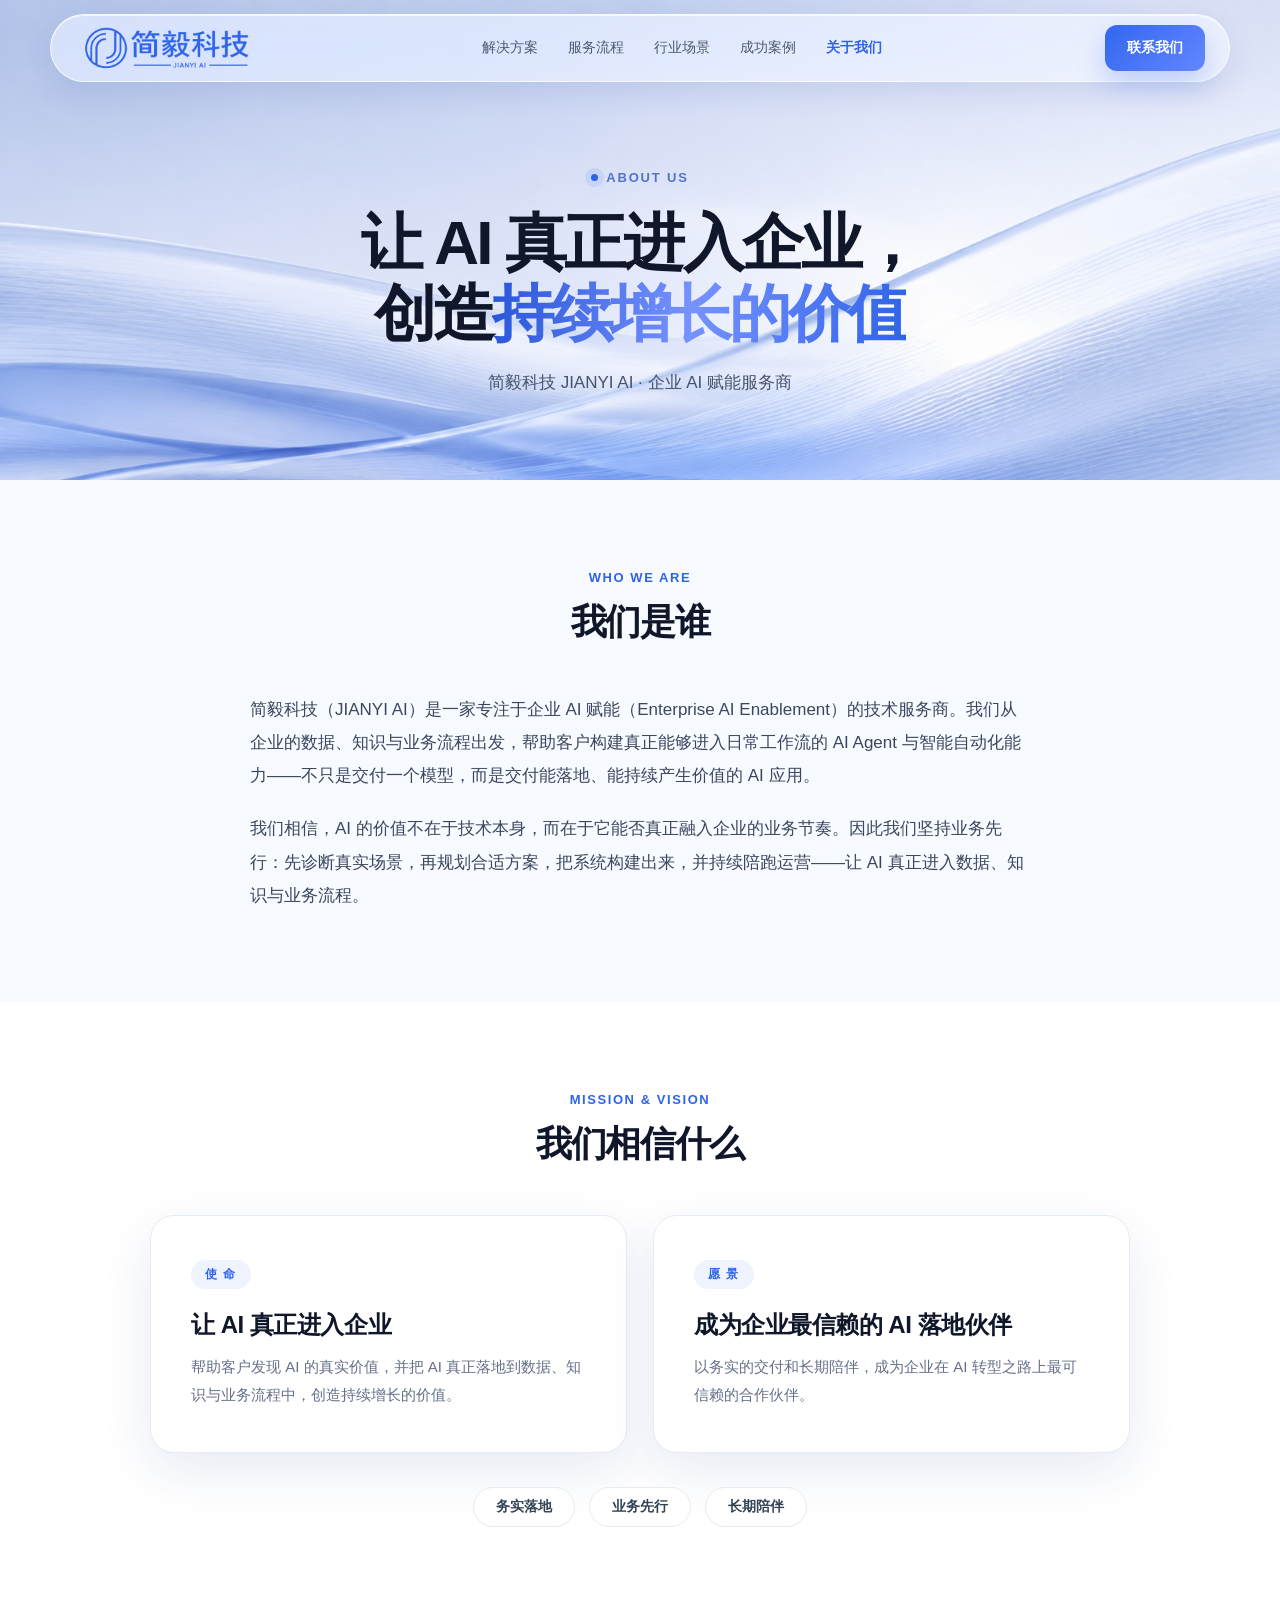
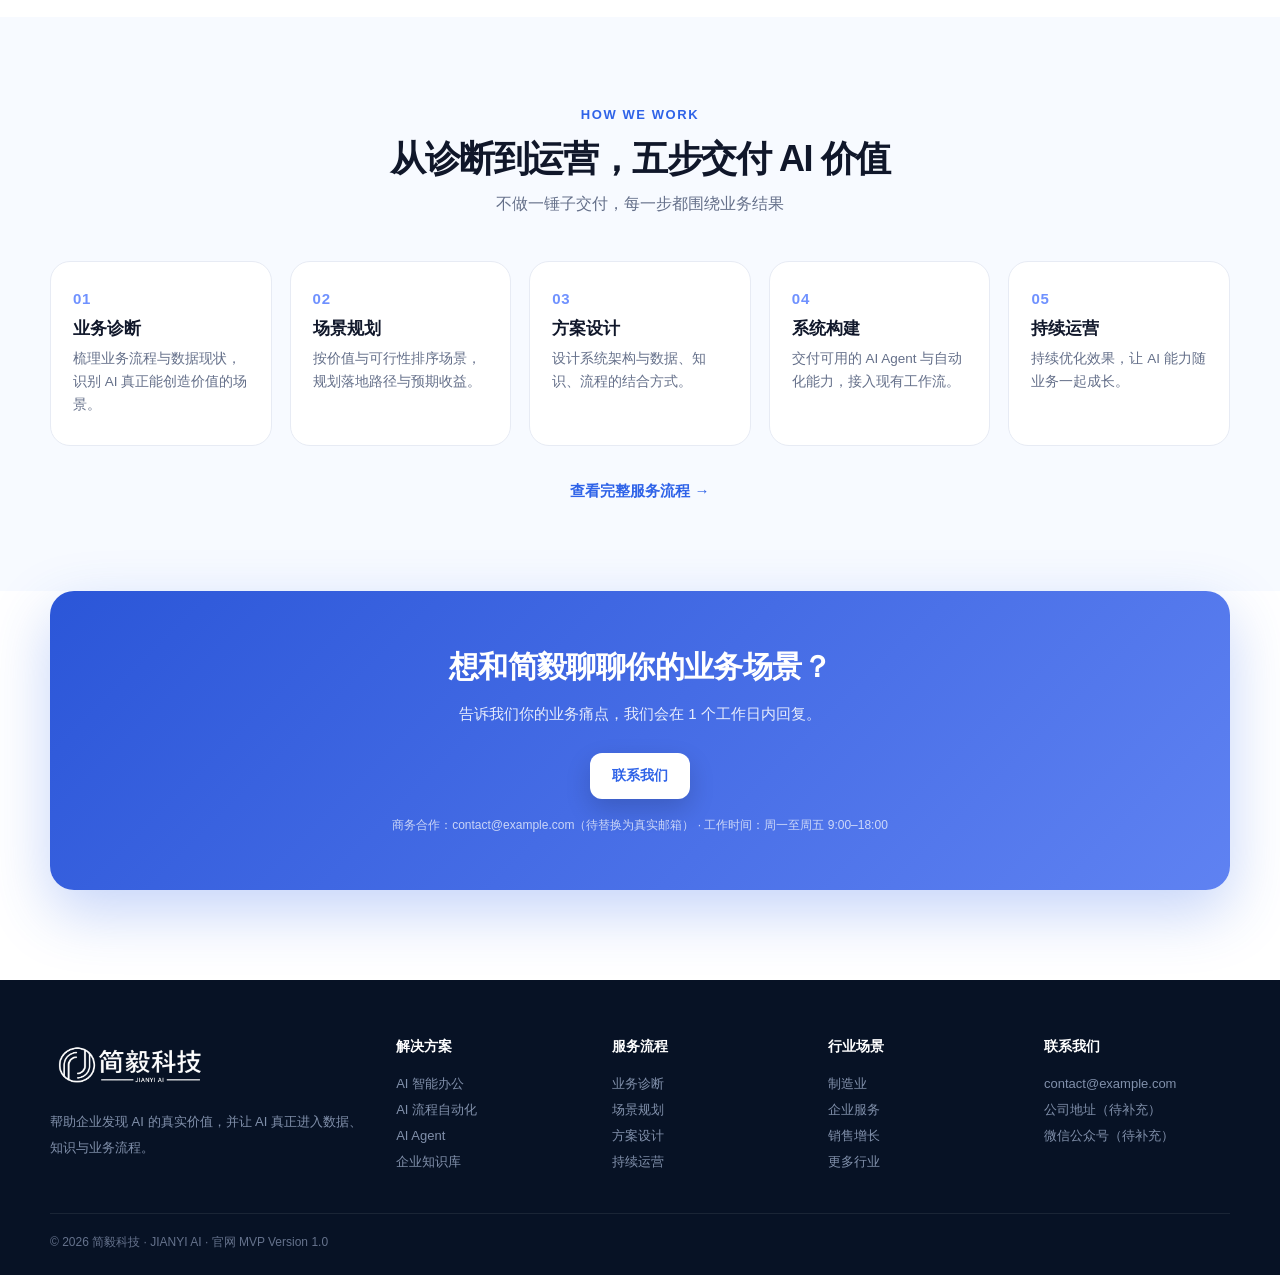
==== about.html @ 644530cc "feat: 新增关于我们子页面 about.html；删除hero白色渐变叠加层修复标题区发白；导航关于我们跳转子页面" ====
<!DOCTYPE html>
<html lang="zh-CN">

<head>
  <meta charset="UTF-8" />
  <meta name="viewport" content="width=device-width, initial-scale=1.0" />
  <meta name="theme-color" content="#f7faff" />
  <title>关于我们｜简毅科技 JIANYI AI</title>
  <style>
    :root {
      --nav-h: 96px;
      --blue: #2f63e8;
      --blue2: #6f91ff;
      --ink: #10172a;
      --muted: #65708a;
      --line: #e7ebf4;
      --bg: #f7faff;
      --hero-bg: #C5CEE5;
      --card: #ffffff;
      --dark: #071226;
      --radius: 24px;
      --shadow: 0 18px 50px rgba(25, 61, 150, .10);
    }

    * { box-sizing: border-box }
    html { scroll-behavior: smooth }
    body {
      margin: 0;
      color: var(--ink);
      background: var(--hero-bg);
      font-family: Inter, -apple-system, BlinkMacSystemFont, "Segoe UI", "PingFang SC", "Microsoft YaHei", sans-serif;
      overflow-x: hidden;
    }
    a { text-decoration: none; color: inherit }
    .container { width: min(1180px, calc(100% - 48px)); margin: auto }

    /* ===== 导航（与首页一致） ===== */
    .nav {
      position: sticky; top: 0; z-index: 50; height: 96px;
      display: flex; align-items: center; justify-content: space-between;
      background: transparent;
    }
    .nav-inner {
      height: 68px; padding: 0 24px;
      border: 1px solid rgba(255, 255, 255, .72); border-radius: 999px;
      background: rgba(255, 255, 255, .48);
      backdrop-filter: blur(22px) saturate(160%);
      -webkit-backdrop-filter: blur(22px) saturate(160%);
      box-shadow: 0 10px 30px rgba(25, 61, 150, .1), inset 0 1px 0 rgba(255, 255, 255, .72);
    }
    .brand { display: block; isolation: relative; position: relative }
    .brand img { width: 184px; height: auto; display: block; opacity: 0 }
    .brand:after {
      content: ""; position: absolute; inset: 0; z-index: -1; background: var(--blue);
      -webkit-mask-image: var(--brand-mask); mask-image: var(--brand-mask);
      -webkit-mask-repeat: no-repeat; mask-repeat: no-repeat;
      -webkit-mask-size: 100% 100%; mask-size: 100% 100%;
    }
    .nav-links { display: flex; gap: 30px; font-size: 14px; color: #4d5870; align-items: center }
    .nav-links a { position: relative; padding: 28px 0 }
    .nav-links a:hover { color: var(--blue) }
    .nav-links a.active { color: var(--blue); font-weight: 700 }

    .btn {
      border: 0; border-radius: 12px; padding: 14px 22px; font-weight: 700;
      cursor: pointer; transition: .28s ease; font-size: 14px; display: inline-block;
    }
    .btn-primary { color: #fff; background: linear-gradient(135deg, #3267ef, #6386ff); box-shadow: 0 12px 28px rgba(47, 99, 232, .25) }
    .btn-primary:hover { transform: translateY(-2px); box-shadow: 0 16px 32px rgba(47, 99, 232, .32) }

    /* ===== 关于页头图 ===== */
    .about-scene {
      margin-top: calc(-1 * var(--nav-h));
      padding-top: var(--nav-h);
      background: url("heroLKV主图.png") center top / cover no-repeat;
      min-height: 480px;
      display: flex; align-items: center;
    }
    .about-hero { text-align: center; padding: 70px 0 80px }
    .eyebrow {
      display: inline-flex; gap: 8px; align-items: center;
      color: #5274c8; font-size: 13px; font-weight: 700; letter-spacing: .14em; margin-bottom: 22px;
    }
    .eyebrow:before {
      content: ""; width: 7px; height: 7px; border-radius: 50%;
      background: var(--blue); box-shadow: 0 0 0 6px rgba(47, 99, 232, .1);
    }
    .about-hero h1 {
      font-size: clamp(38px, 5vw, 62px); line-height: 1.15; letter-spacing: -.045em;
      margin: 0 0 18px;
    }
    .gradient {
      background: linear-gradient(95deg, #2855d8, #7692ff 48%, #2f63e8);
      -webkit-background-clip: text; background-clip: text; color: transparent;
    }
    .about-hero p {
      font-size: 17px; line-height: 1.9; color: #46536e; margin: 0;
    }

    /* ===== 板块通用 ===== */
    .section { padding: 90px 0; background: var(--bg) }
    .section.alt { background: #fff }
    .section-head { text-align: center; margin-bottom: 46px }
    .section-head .kicker { font-size: 13px; font-weight: 800; color: var(--blue); letter-spacing: .12em }
    .section-head h2 { font-size: 36px; letter-spacing: -.04em; margin: 13px 0 10px }
    .section-head p { color: var(--muted); margin: 0 }

    /* 我们是谁 */
    .who-text { max-width: 780px; margin: auto; font-size: 17px; line-height: 1.95; color: #3c465e; }
    .who-text p { margin: 0 0 20px }
    .who-text p:last-child { margin-bottom: 0 }

    /* 使命愿景卡片 */
    .mv-grid { display: grid; grid-template-columns: 1fr 1fr; gap: 26px; max-width: 980px; margin: auto }
    .mv-card {
      background: var(--card); border: 1px solid var(--line); border-radius: var(--radius);
      padding: 44px 40px; box-shadow: var(--shadow);
    }
    .mv-card .tag {
      display: inline-block; font-size: 12px; font-weight: 800; letter-spacing: .12em;
      color: var(--blue); background: rgba(47, 99, 232, .08);
      padding: 6px 14px; border-radius: 999px; margin-bottom: 20px;
    }
    .mv-card h3 { font-size: 24px; margin: 0 0 12px; letter-spacing: -.02em }
    .mv-card p { margin: 0; color: var(--muted); font-size: 15px; line-height: 1.85 }
    .values { display: flex; justify-content: center; gap: 14px; flex-wrap: wrap; margin-top: 34px }
    .value-chip {
      padding: 10px 22px; border-radius: 999px; font-size: 14px; font-weight: 600;
      color: #345; background: #fff; border: 1px solid var(--line);
    }

    /* 五步法 */
    .steps { display: grid; grid-template-columns: repeat(5, 1fr); gap: 18px }
    .step {
      background: #fff; border: 1px solid var(--line); border-radius: 20px; padding: 28px 22px;
    }
    .step .num {
      font-size: 15px; font-weight: 800; color: var(--blue2); letter-spacing: .05em;
    }
    .step .name { font-size: 17px; font-weight: 700; margin: 10px 0 8px }
    .step .desc { font-size: 13.5px; color: var(--muted); line-height: 1.7; margin: 0 }
    .steps-more { text-align: center; margin-top: 36px }
    .link-more { color: var(--blue); font-weight: 700; font-size: 15px }
    .link-more:hover { text-decoration: underline }

    /* 联系我们条 */
    .contact-strip {
      background: linear-gradient(135deg, #2b56d8, #5f82f2);
      border-radius: var(--radius); padding: 56px 40px; text-align: center; color: #fff;
      box-shadow: 0 22px 60px rgba(47, 99, 232, .28);
    }
    .contact-strip h2 { font-size: 30px; margin: 0 0 12px; letter-spacing: -.02em }
    .contact-strip p { margin: 0 0 26px; color: rgba(255, 255, 255, .88); font-size: 15px; line-height: 1.8 }
    .contact-strip .btn-primary {
      background: #fff; color: var(--blue); box-shadow: 0 10px 26px rgba(0, 0, 0, .16);
    }
    .contact-strip .note { font-size: 12px; color: rgba(255, 255, 255, .72); margin-top: 18px }

    /* reveal 动画 */
    .reveal { opacity: 0; transform: translateY(26px); transition: opacity .8s cubic-bezier(.2, .8, .2, 1), transform .8s cubic-bezier(.2, .8, .2, 1) }
    .reveal.show { opacity: 1; transform: none }

    /* ===== 页脚（与首页一致） ===== */
    .footer { background: #071225; color: #fff; padding: 58px 0 24px }
    .footer-grid { display: grid; grid-template-columns: 1.7fr repeat(4, 1fr); gap: 30px }
    .footer h4 { margin: 0 0 15px; font-size: 14px }
    .footer a, .footer p { display: block; color: #8190ab; font-size: 13px; line-height: 2; margin: 0 }
    .footer a:hover { color: #cdd7ea }
    .footer .brand img { filter: brightness(0) invert(1); width: 160px; margin-bottom: 18px; opacity: 1 }
    .copyright { border-top: 1px solid rgba(255, 255, 255, .08); margin-top: 38px; padding-top: 20px; color: #65728c; font-size: 12px }

    /* ===== 响应式 ===== */
    @media(max-width:900px) {
      .nav-links { display: none }
      .mv-grid { grid-template-columns: 1fr }
      .steps { grid-template-columns: 1fr 1fr }
      .footer-grid { grid-template-columns: 1fr 1fr }
    }
    @media(max-width:560px) {
      :root { --nav-h: 64px }
      .nav { height: 64px }
      .nav-inner { height: 58px; padding: 0 16px }
      .brand img { width: 140px }
      .steps { grid-template-columns: 1fr }
      .footer-grid { grid-template-columns: 1fr }
      .section { padding: 64px 0 }
    }
  </style>
</head>

<body>
  <header class="nav">
    <div class="container nav-inner" style="display:flex;align-items:center;justify-content:space-between;">
      <a class="brand" href="index%20(2).html"><img src="[data-uri]" alt="简毅科技"></a>
      <nav class="nav-links">
        <a href="index%20(2).html#solutions">解决方案</a><a href="index%20(2).html#process">服务流程</a><a
          href="index%20(2).html#industries">行业场景</a><a href="index%20(2).html#cases">成功案例</a><a
          href="about.html" class="active">关于我们</a>
      </nav>
      <a class="btn btn-primary" href="index%20(2).html#contact">联系我们</a>
    </div>
  </header>

  <main>
    <!-- 头图 -->
    <div class="about-scene">
      <section class="about-hero container">
        <div class="reveal">
          <div class="eyebrow">ABOUT US</div>
          <h1>让 AI 真正进入企业，<br>创造<span class="gradient">持续增长的价值</span></h1>
          <p>简毅科技 JIANYI AI · 企业 AI 赋能服务商</p>
        </div>
      </section>
    </div>

    <!-- 我们是谁 -->
    <section class="section">
      <div class="container">
        <div class="section-head reveal">
          <div class="kicker">WHO WE ARE</div>
          <h2>我们是谁</h2>
        </div>
        <div class="who-text reveal">
          <p>简毅科技（JIANYI AI）是一家专注于企业 AI 赋能（Enterprise AI Enablement）的技术服务商。我们从企业的数据、知识与业务流程出发，帮助客户构建真正能够进入日常工作流的 AI Agent 与智能自动化能力——不只是交付一个模型，而是交付能落地、能持续产生价值的 AI 应用。</p>
          <p>我们相信，AI 的价值不在于技术本身，而在于它能否真正融入企业的业务节奏。因此我们坚持业务先行：先诊断真实场景，再规划合适方案，把系统构建出来，并持续陪跑运营——让 AI 真正进入数据、知识与业务流程。</p>
        </div>
      </div>
    </section>

    <!-- 使命与愿景 -->
    <section class="section alt">
      <div class="container">
        <div class="section-head reveal">
          <div class="kicker">MISSION &amp; VISION</div>
          <h2>我们相信什么</h2>
        </div>
        <div class="mv-grid">
          <div class="mv-card reveal">
            <span class="tag">使 命</span>
            <h3>让 AI 真正进入企业</h3>
            <p>帮助客户发现 AI 的真实价值，并把 AI 真正落地到数据、知识与业务流程中，创造持续增长的价值。</p>
          </div>
          <div class="mv-card reveal" style="transition-delay:.12s">
            <span class="tag">愿 景</span>
            <h3>成为企业最信赖的 AI 落地伙伴</h3>
            <p>以务实的交付和长期陪伴，成为企业在 AI 转型之路上最可信赖的合作伙伴。</p>
          </div>
        </div>
        <div class="values reveal">
          <span class="value-chip">务实落地</span>
          <span class="value-chip">业务先行</span>
          <span class="value-chip">长期陪伴</span>
        </div>
      </div>
    </section>

    <!-- 我们怎么帮客户 -->
    <section class="section">
      <div class="container">
        <div class="section-head reveal">
          <div class="kicker">HOW WE WORK</div>
          <h2>从诊断到运营，五步交付 AI 价值</h2>
          <p>不做一锤子交付，每一步都围绕业务结果</p>
        </div>
        <div class="steps">
          <div class="step reveal"><div class="num">01</div><div class="name">业务诊断</div><p class="desc">梳理业务流程与数据现状，识别 AI 真正能创造价值的场景。</p></div>
          <div class="step reveal" style="transition-delay:.06s"><div class="num">02</div><div class="name">场景规划</div><p class="desc">按价值与可行性排序场景，规划落地路径与预期收益。</p></div>
          <div class="step reveal" style="transition-delay:.12s"><div class="num">03</div><div class="name">方案设计</div><p class="desc">设计系统架构与数据、知识、流程的结合方式。</p></div>
          <div class="step reveal" style="transition-delay:.18s"><div class="num">04</div><div class="name">系统构建</div><p class="desc">交付可用的 AI Agent 与自动化能力，接入现有工作流。</p></div>
          <div class="step reveal" style="transition-delay:.24s"><div class="num">05</div><div class="name">持续运营</div><p class="desc">持续优化效果，让 AI 能力随业务一起成长。</p></div>
        </div>
        <div class="steps-more reveal">
          <a class="link-more" href="index%20(2).html#process">查看完整服务流程 →</a>
        </div>
      </div>
    </section>

    <!-- 联系我们 -->
    <section class="section alt" style="padding-top:0">
      <div class="container">
        <div class="contact-strip reveal">
          <h2>想和简毅聊聊你的业务场景？</h2>
          <p>告诉我们你的业务痛点，我们会在 1 个工作日内回复。</p>
          <a class="btn btn-primary" href="mailto:contact@example.com">联系我们</a>
          <div class="note">商务合作：contact@example.com（待替换为真实邮箱） · 工作时间：周一至周五 9:00–18:00</div>
        </div>
      </div>
    </section>
  </main>

  <footer class="footer">
    <div class="container">
      <div class="footer-grid">
        <div>
          <a class="brand" href="index%20(2).html"><img src="logo.png" alt="简毅科技"></a>
          <p>帮助企业发现 AI 的真实价值，并让 AI 真正进入数据、知识与业务流程。</p>
        </div>
        <div>
          <h4>解决方案</h4><a href="index%20(2).html#solutions">AI 智能办公</a><a href="index%20(2).html#solutions">AI 流程自动化</a><a
            href="index%20(2).html#solutions">AI Agent</a><a href="index%20(2).html#solutions">企业知识库</a>
        </div>
        <div>
          <h4>服务流程</h4><a href="index%20(2).html#process">业务诊断</a><a href="index%20(2).html#process">场景规划</a><a
            href="index%20(2).html#process">方案设计</a><a href="index%20(2).html#process">持续运营</a>
        </div>
        <div>
          <h4>行业场景</h4><a href="index%20(2).html#industries">制造业</a><a href="index%20(2).html#industries">企业服务</a><a
            href="index%20(2).html#industries">销售增长</a><a href="index%20(2).html#industries">更多行业</a>
        </div>
        <div>
          <h4>联系我们</h4><a href="mailto:contact@example.com">contact@example.com</a><a href="#">公司地址（待补充）</a><a
            href="#">微信公众号（待补充）</a>
        </div>
      </div>
      <div class="copyright">© 2026 简毅科技 · JIANYI AI · 官网 MVP Version 1.0</div>
    </div>
  </footer>

  <script>
    const observer = new IntersectionObserver(entries => entries.forEach(e => { if (e.isIntersecting) e.target.classList.add('show') }), { threshold: .12 });
    document.querySelectorAll('.reveal').forEach(el => observer.observe(el));

    document.querySelectorAll('.brand img').forEach(img => {
      img.parentElement.style.setProperty('--brand-mask', `url("${img.currentSrc || img.src}")`);
    });
  </script>
</body>

</html>
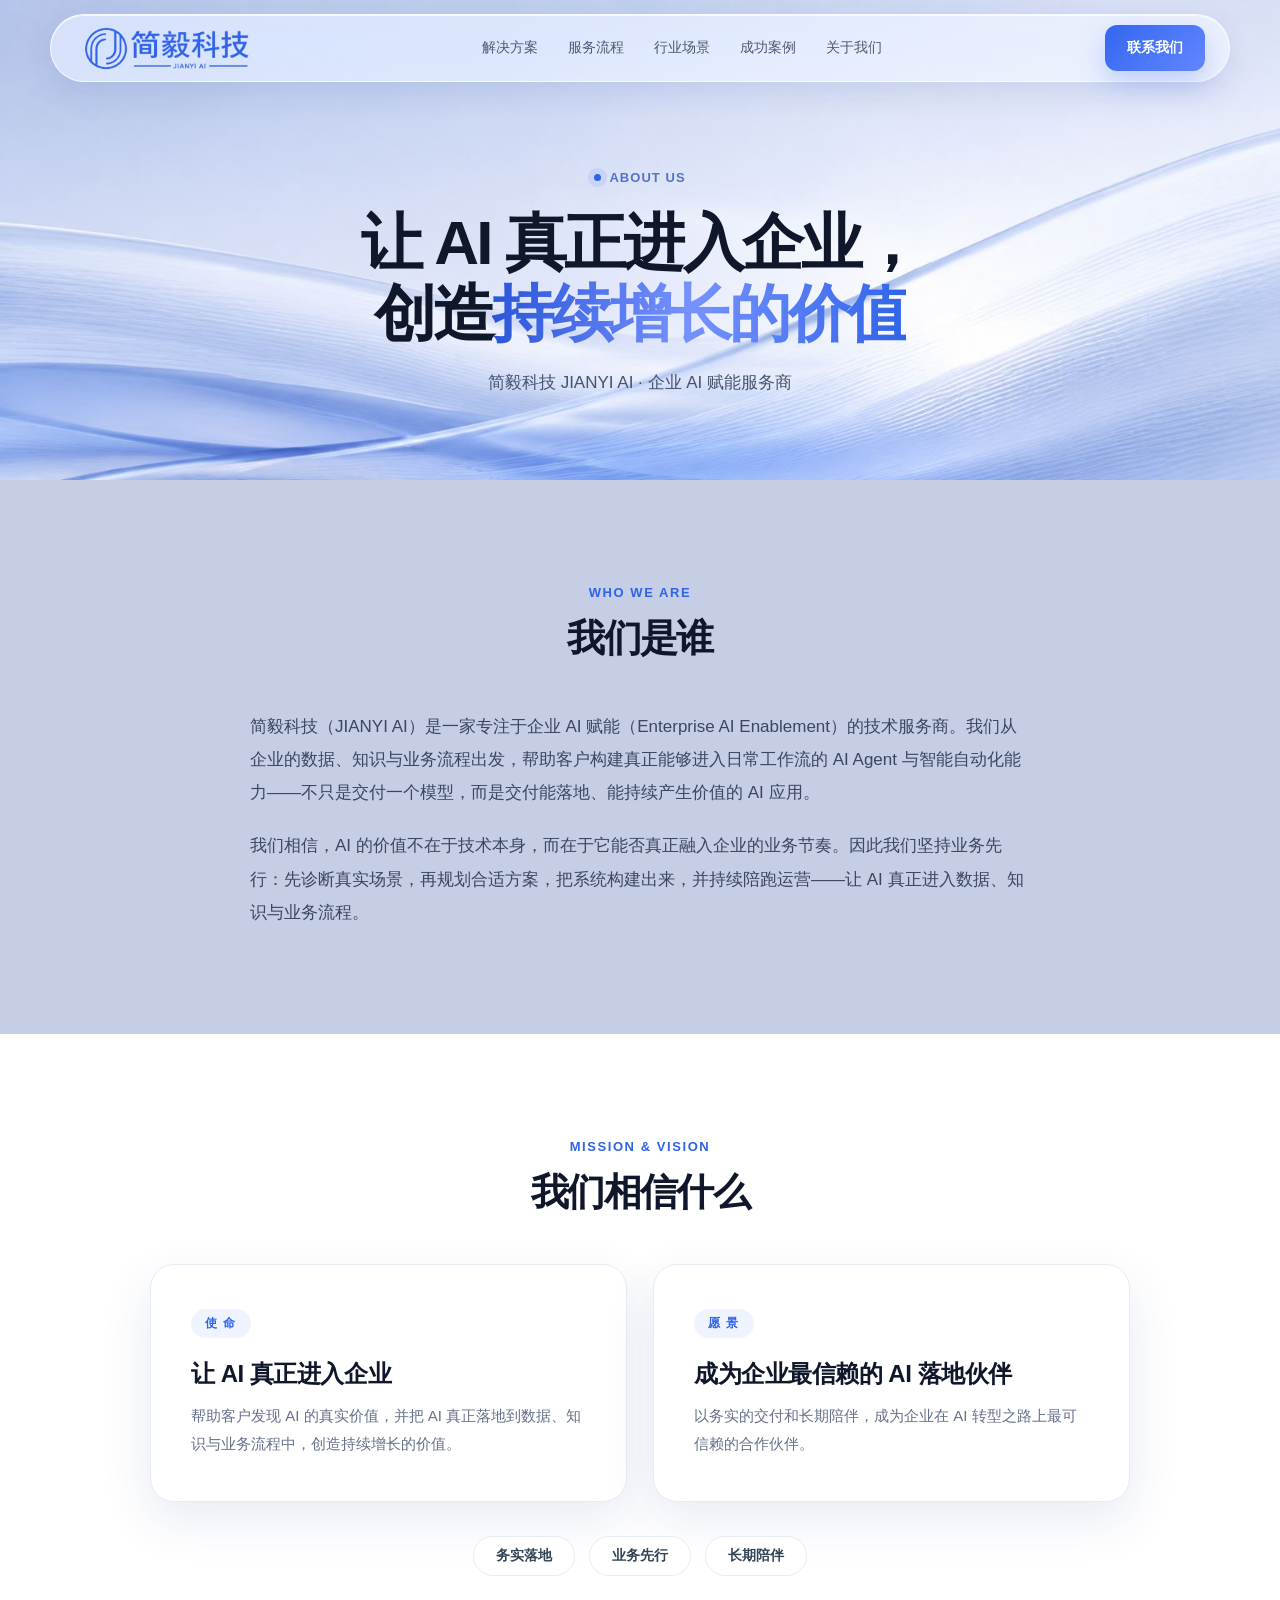
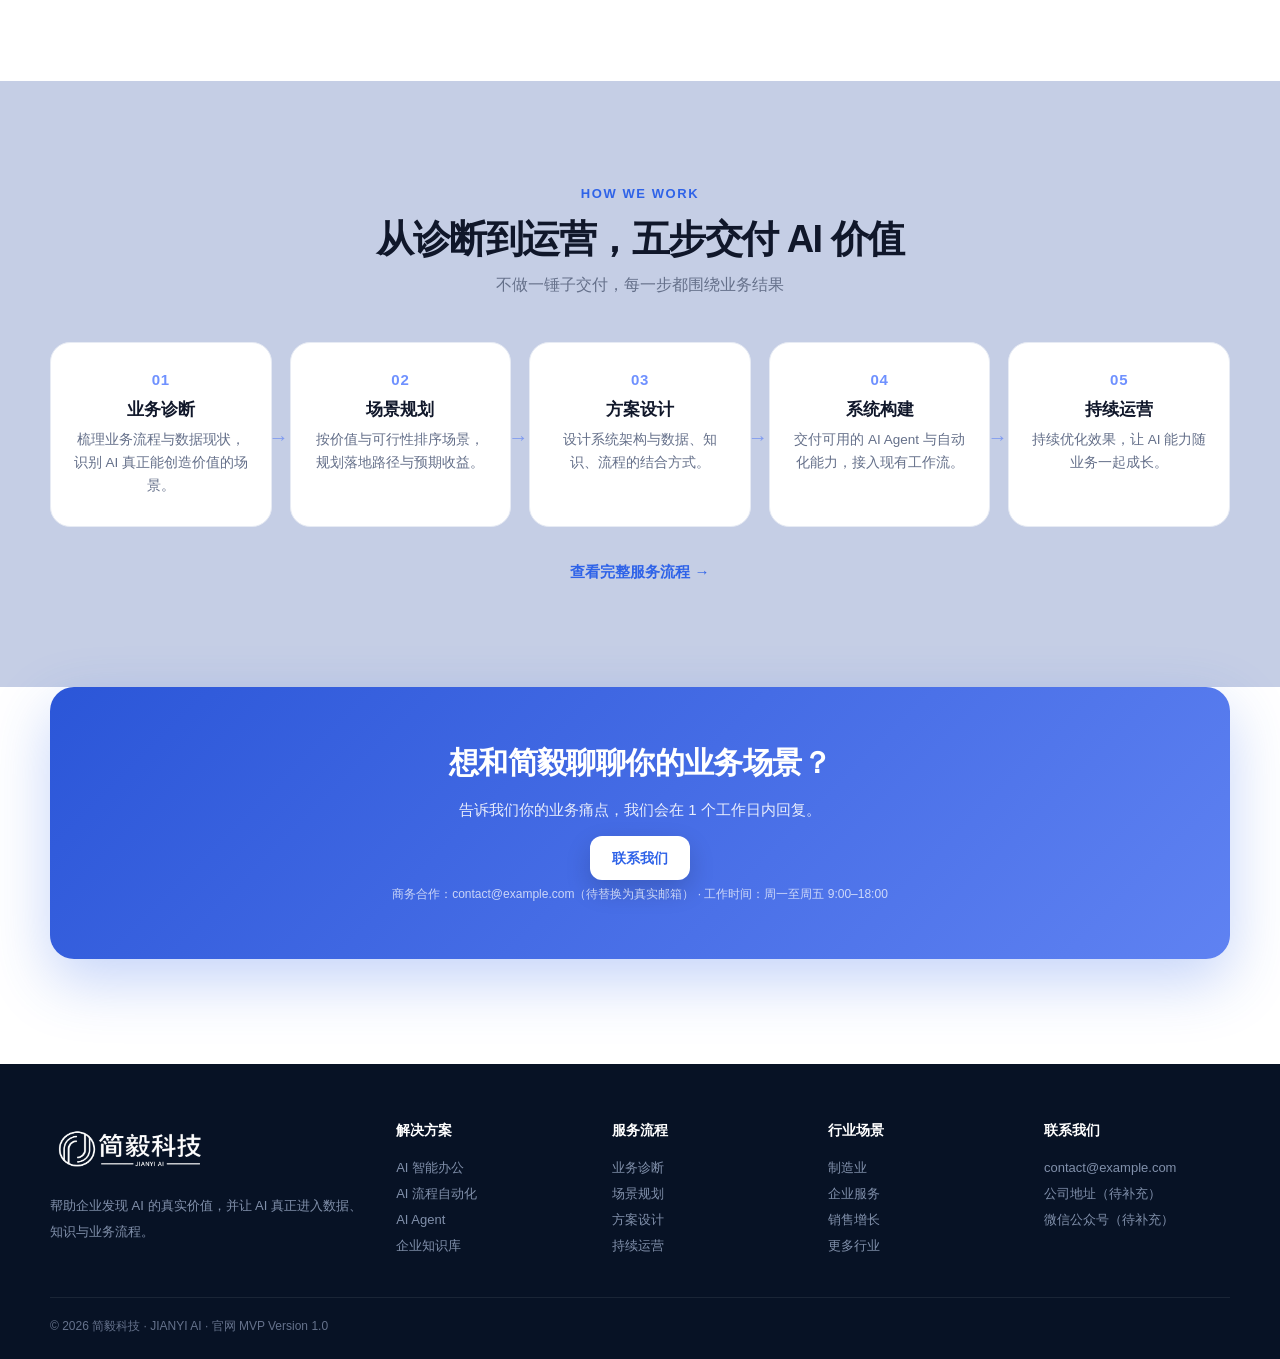
==== commit 77e9ddc3: "refactor: 正式版阶段1-拆分公共style.css/main.js、logo与图片外置并压缩、新增SEO meta与favicon、入口归一为index.html" ====
--- a/about.html
+++ b/about.html
@@ -6,198 +6,24 @@
   <meta name="viewport" content="width=device-width, initial-scale=1.0" />
   <meta name="theme-color" content="#f7faff" />
   <title>关于我们｜简毅科技 JIANYI AI</title>
-  <style>
-    :root {
-      --nav-h: 96px;
-      --blue: #2f63e8;
-      --blue2: #6f91ff;
-      --ink: #10172a;
-      --muted: #65708a;
-      --line: #e7ebf4;
-      --bg: #f7faff;
-      --hero-bg: #C5CEE5;
-      --card: #ffffff;
-      --dark: #071226;
-      --radius: 24px;
-      --shadow: 0 18px 50px rgba(25, 61, 150, .10);
-    }
-
-    * { box-sizing: border-box }
-    html { scroll-behavior: smooth }
-    body {
-      margin: 0;
-      color: var(--ink);
-      background: var(--hero-bg);
-      font-family: Inter, -apple-system, BlinkMacSystemFont, "Segoe UI", "PingFang SC", "Microsoft YaHei", sans-serif;
-      overflow-x: hidden;
-    }
-    a { text-decoration: none; color: inherit }
-    .container { width: min(1180px, calc(100% - 48px)); margin: auto }
-
-    /* ===== 导航（与首页一致） ===== */
-    .nav {
-      position: sticky; top: 0; z-index: 50; height: 96px;
-      display: flex; align-items: center; justify-content: space-between;
-      background: transparent;
-    }
-    .nav-inner {
-      height: 68px; padding: 0 24px;
-      border: 1px solid rgba(255, 255, 255, .72); border-radius: 999px;
-      background: rgba(255, 255, 255, .48);
-      backdrop-filter: blur(22px) saturate(160%);
-      -webkit-backdrop-filter: blur(22px) saturate(160%);
-      box-shadow: 0 10px 30px rgba(25, 61, 150, .1), inset 0 1px 0 rgba(255, 255, 255, .72);
-    }
-    .brand { display: block; isolation: relative; position: relative }
-    .brand img { width: 184px; height: auto; display: block; opacity: 0 }
-    .brand:after {
-      content: ""; position: absolute; inset: 0; z-index: -1; background: var(--blue);
-      -webkit-mask-image: var(--brand-mask); mask-image: var(--brand-mask);
-      -webkit-mask-repeat: no-repeat; mask-repeat: no-repeat;
-      -webkit-mask-size: 100% 100%; mask-size: 100% 100%;
-    }
-    .nav-links { display: flex; gap: 30px; font-size: 14px; color: #4d5870; align-items: center }
-    .nav-links a { position: relative; padding: 28px 0 }
-    .nav-links a:hover { color: var(--blue) }
-    .nav-links a.active { color: var(--blue); font-weight: 700 }
-
-    .btn {
-      border: 0; border-radius: 12px; padding: 14px 22px; font-weight: 700;
-      cursor: pointer; transition: .28s ease; font-size: 14px; display: inline-block;
-    }
-    .btn-primary { color: #fff; background: linear-gradient(135deg, #3267ef, #6386ff); box-shadow: 0 12px 28px rgba(47, 99, 232, .25) }
-    .btn-primary:hover { transform: translateY(-2px); box-shadow: 0 16px 32px rgba(47, 99, 232, .32) }
-
-    /* ===== 关于页头图 ===== */
-    .about-scene {
-      margin-top: calc(-1 * var(--nav-h));
-      padding-top: var(--nav-h);
-      background: url("heroLKV主图.png") center top / cover no-repeat;
-      min-height: 480px;
-      display: flex; align-items: center;
-    }
-    .about-hero { text-align: center; padding: 70px 0 80px }
-    .eyebrow {
-      display: inline-flex; gap: 8px; align-items: center;
-      color: #5274c8; font-size: 13px; font-weight: 700; letter-spacing: .14em; margin-bottom: 22px;
-    }
-    .eyebrow:before {
-      content: ""; width: 7px; height: 7px; border-radius: 50%;
-      background: var(--blue); box-shadow: 0 0 0 6px rgba(47, 99, 232, .1);
-    }
-    .about-hero h1 {
-      font-size: clamp(38px, 5vw, 62px); line-height: 1.15; letter-spacing: -.045em;
-      margin: 0 0 18px;
-    }
-    .gradient {
-      background: linear-gradient(95deg, #2855d8, #7692ff 48%, #2f63e8);
-      -webkit-background-clip: text; background-clip: text; color: transparent;
-    }
-    .about-hero p {
-      font-size: 17px; line-height: 1.9; color: #46536e; margin: 0;
-    }
-
-    /* ===== 板块通用 ===== */
-    .section { padding: 90px 0; background: var(--bg) }
-    .section.alt { background: #fff }
-    .section-head { text-align: center; margin-bottom: 46px }
-    .section-head .kicker { font-size: 13px; font-weight: 800; color: var(--blue); letter-spacing: .12em }
-    .section-head h2 { font-size: 36px; letter-spacing: -.04em; margin: 13px 0 10px }
-    .section-head p { color: var(--muted); margin: 0 }
-
-    /* 我们是谁 */
-    .who-text { max-width: 780px; margin: auto; font-size: 17px; line-height: 1.95; color: #3c465e; }
-    .who-text p { margin: 0 0 20px }
-    .who-text p:last-child { margin-bottom: 0 }
-
-    /* 使命愿景卡片 */
-    .mv-grid { display: grid; grid-template-columns: 1fr 1fr; gap: 26px; max-width: 980px; margin: auto }
-    .mv-card {
-      background: var(--card); border: 1px solid var(--line); border-radius: var(--radius);
-      padding: 44px 40px; box-shadow: var(--shadow);
-    }
-    .mv-card .tag {
-      display: inline-block; font-size: 12px; font-weight: 800; letter-spacing: .12em;
-      color: var(--blue); background: rgba(47, 99, 232, .08);
-      padding: 6px 14px; border-radius: 999px; margin-bottom: 20px;
-    }
-    .mv-card h3 { font-size: 24px; margin: 0 0 12px; letter-spacing: -.02em }
-    .mv-card p { margin: 0; color: var(--muted); font-size: 15px; line-height: 1.85 }
-    .values { display: flex; justify-content: center; gap: 14px; flex-wrap: wrap; margin-top: 34px }
-    .value-chip {
-      padding: 10px 22px; border-radius: 999px; font-size: 14px; font-weight: 600;
-      color: #345; background: #fff; border: 1px solid var(--line);
-    }
-
-    /* 五步法 */
-    .steps { display: grid; grid-template-columns: repeat(5, 1fr); gap: 18px }
-    .step {
-      background: #fff; border: 1px solid var(--line); border-radius: 20px; padding: 28px 22px;
-    }
-    .step .num {
-      font-size: 15px; font-weight: 800; color: var(--blue2); letter-spacing: .05em;
-    }
-    .step .name { font-size: 17px; font-weight: 700; margin: 10px 0 8px }
-    .step .desc { font-size: 13.5px; color: var(--muted); line-height: 1.7; margin: 0 }
-    .steps-more { text-align: center; margin-top: 36px }
-    .link-more { color: var(--blue); font-weight: 700; font-size: 15px }
-    .link-more:hover { text-decoration: underline }
-
-    /* 联系我们条 */
-    .contact-strip {
-      background: linear-gradient(135deg, #2b56d8, #5f82f2);
-      border-radius: var(--radius); padding: 56px 40px; text-align: center; color: #fff;
-      box-shadow: 0 22px 60px rgba(47, 99, 232, .28);
-    }
-    .contact-strip h2 { font-size: 30px; margin: 0 0 12px; letter-spacing: -.02em }
-    .contact-strip p { margin: 0 0 26px; color: rgba(255, 255, 255, .88); font-size: 15px; line-height: 1.8 }
-    .contact-strip .btn-primary {
-      background: #fff; color: var(--blue); box-shadow: 0 10px 26px rgba(0, 0, 0, .16);
-    }
-    .contact-strip .note { font-size: 12px; color: rgba(255, 255, 255, .72); margin-top: 18px }
-
-    /* reveal 动画 */
-    .reveal { opacity: 0; transform: translateY(26px); transition: opacity .8s cubic-bezier(.2, .8, .2, 1), transform .8s cubic-bezier(.2, .8, .2, 1) }
-    .reveal.show { opacity: 1; transform: none }
-
-    /* ===== 页脚（与首页一致） ===== */
-    .footer { background: #071225; color: #fff; padding: 58px 0 24px }
-    .footer-grid { display: grid; grid-template-columns: 1.7fr repeat(4, 1fr); gap: 30px }
-    .footer h4 { margin: 0 0 15px; font-size: 14px }
-    .footer a, .footer p { display: block; color: #8190ab; font-size: 13px; line-height: 2; margin: 0 }
-    .footer a:hover { color: #cdd7ea }
-    .footer .brand img { filter: brightness(0) invert(1); width: 160px; margin-bottom: 18px; opacity: 1 }
-    .copyright { border-top: 1px solid rgba(255, 255, 255, .08); margin-top: 38px; padding-top: 20px; color: #65728c; font-size: 12px }
-
-    /* ===== 响应式 ===== */
-    @media(max-width:900px) {
-      .nav-links { display: none }
-      .mv-grid { grid-template-columns: 1fr }
-      .steps { grid-template-columns: 1fr 1fr }
-      .footer-grid { grid-template-columns: 1fr 1fr }
-    }
-    @media(max-width:560px) {
-      :root { --nav-h: 64px }
-      .nav { height: 64px }
-      .nav-inner { height: 58px; padding: 0 16px }
-      .brand img { width: 140px }
-      .steps { grid-template-columns: 1fr }
-      .footer-grid { grid-template-columns: 1fr }
-      .section { padding: 64px 0 }
-    }
-  </style>
+  <meta name="description" content="简毅科技（JIANYI AI）——企业 AI 赋能服务商，从企业数据、知识与业务流程出发，帮助客户构建真正能够进入工作流的 AI Agent 与智能自动化能力。">
+  <meta property="og:title" content="关于我们｜简毅科技 JIANYI AI">
+  <meta property="og:description" content="让 AI 真正进入企业，创造持续增长的价值。">
+  <meta property="og:type" content="website">
+  <link rel="icon" href="assets/img/favicon.svg" type="image/svg+xml">
+  <link rel="stylesheet" href="assets/css/style.css">
 </head>
 
 <body>
   <header class="nav">
     <div class="container nav-inner" style="display:flex;align-items:center;justify-content:space-between;">
-      <a class="brand" href="index%20(2).html"><img src="[data-uri]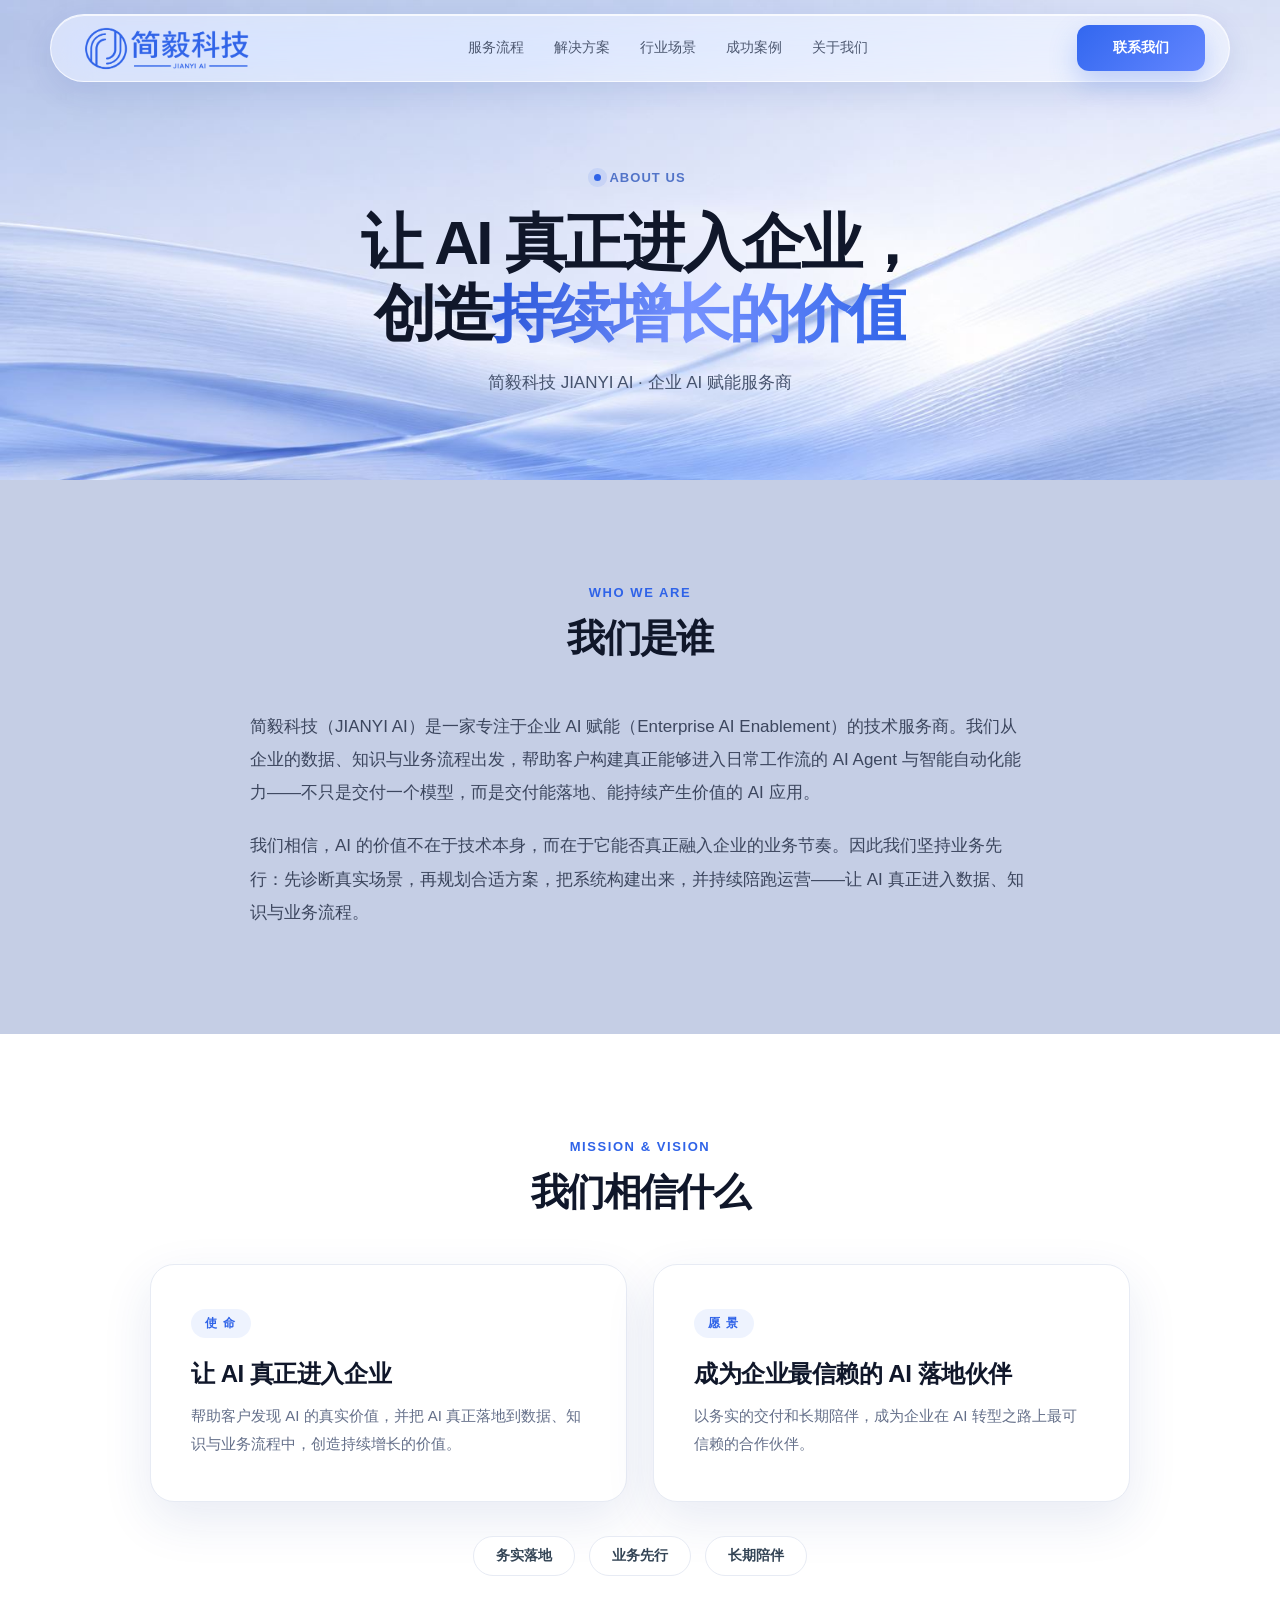
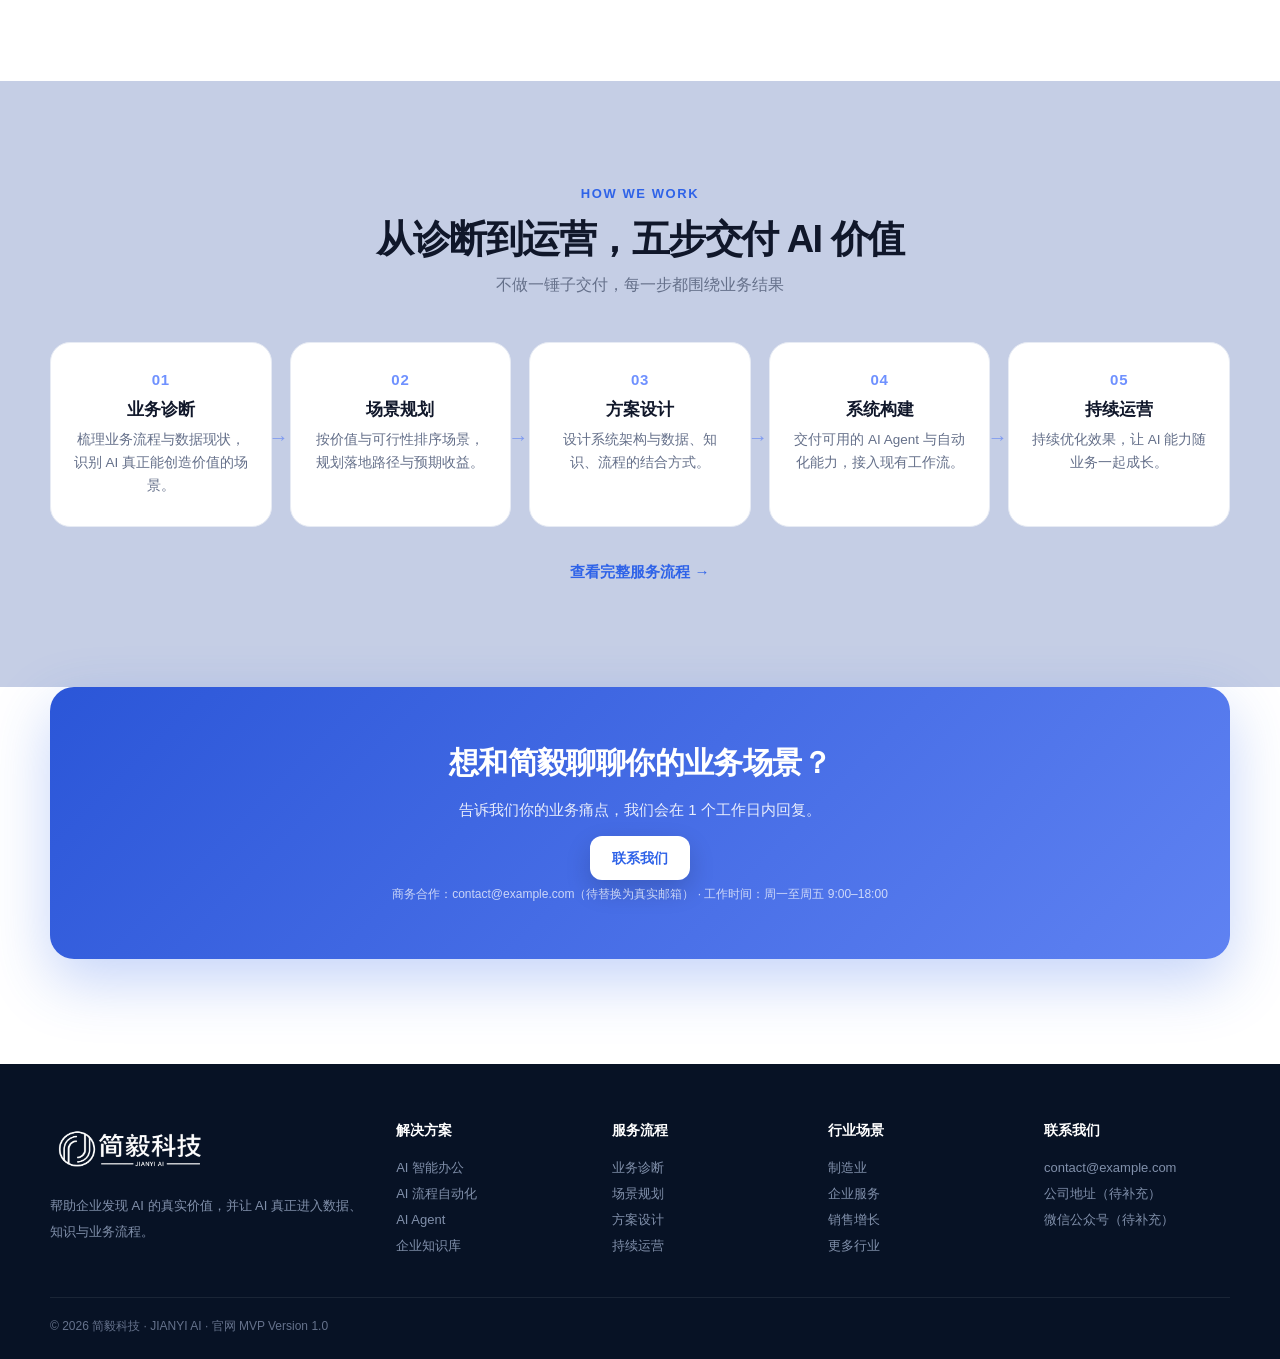
==== commit addfdcaa: "feat: hero标题调小与副标题加深、导航顺序互换、按钮改实心并加胶囊hover动画、行业卡片配写实图片、修复轮播点击越界空白与方向问题、图片压缩" ====
--- a/about.html
+++ b/about.html
@@ -19,7 +19,7 @@
     <div class="container nav-inner" style="display:flex;align-items:center;justify-content:space-between;">
       <a class="brand" href="index.html"><img src="assets/img/logo-blue.png" alt="简毅科技"></a>
       <nav class="nav-links">
-        <a href="index.html#solutions">解决方案</a><a href="index.html#process">服务流程</a><a
+        <a href="index.html#process">服务流程</a><a href="index.html#solutions">解决方案</a><a
           href="index.html#industries">行业场景</a><a href="index.html#cases">成功案例</a><a
           href="about.html" class="active">关于我们</a>
       </nav>
--- a/assets/css/style.css
+++ b/assets/css/style.css
@@ -124,7 +124,7 @@
       padding: 14px 22px;
       font-weight: 700;
       cursor: pointer;
-      transition: .28s ease;
+      transition: .5s ease;
       font-size: 14px
     }
 
@@ -135,22 +135,23 @@
     }
 
     .btn-primary:hover {
-      transform: translateY(-2px);
+      border-radius: 999px;
       box-shadow: 0 16px 32px rgba(47, 99, 232, .32)
     }
 
     .hero .hero-actions .btn-primary {
-      border: 1px solid rgba(255, 255, 255, .55);
-      border-radius: 999px;
-      background: rgba(47, 99, 232, .72);
-      box-shadow: 0 12px 28px rgba(47, 99, 232, .2), inset 0 1px 0 rgba(255, 255, 255, .35);
-      backdrop-filter: blur(14px) saturate(145%);
-      -webkit-backdrop-filter: blur(14px) saturate(145%)
+      border: none;
+      border-radius: 12px;
+      background: #2f63e8;
+      box-shadow: 0 12px 28px rgba(47, 99, 232, .25);
+
+
     }
 
     .hero .hero-actions .btn-primary:hover {
-      background: rgba(47, 99, 232, .84);
-      box-shadow: 0 16px 32px rgba(47, 99, 232, .28), inset 0 1px 0 rgba(255, 255, 255, .42)
+      
+      border-radius: 999px;background: rgba(47, 99, 232, .84);
+      box-shadow: 0 16px 32px rgba(47, 99, 232, .32)
     }
 
     .btn-ghost {
@@ -209,8 +210,8 @@
     }
 
     .hero h1 {
-      font-size: clamp(42px, 5.2vw, 70px);
-      line-height: 1.12;
+      font-size: clamp(36px, 4vw, 54px);
+      line-height: 1.15;
       letter-spacing: -.055em;
       margin: 0 0 24px
     }
@@ -225,7 +226,7 @@
     .hero p {
       font-size: 17px;
       line-height: 1.9;
-      color: var(--muted);
+      color: #2b3550;
       max-width: 520px;
       margin: 0 0 30px
     }
@@ -687,7 +688,7 @@
       cursor: pointer;
       position: relative;
       overflow: hidden;
-      background: linear-gradient(145deg, #112348, #315fc7);
+      background: linear-gradient(to top, rgba(8,16,36,.92) 0%, rgba(8,16,36,.35) 55%, rgba(8,16,36,.08) 100%), url("../img/industries/ind-1.jpg") center / cover no-repeat, #0e1f42;
       transform: scale(1);
       transform-origin: center center;
       transition: transform .72s cubic-bezier(.2, .8, .2, 1);
@@ -700,24 +701,24 @@
       z-index: 2
     }
 
-    .swiper-slide:nth-child(2) .industry {
-      background: linear-gradient(145deg, #17315e, #5480d8)
-    }
-
-    .swiper-slide:nth-child(3) .industry {
-      background: linear-gradient(145deg, #0c2948, #276f9d)
-    }
-
-    .swiper-slide:nth-child(4) .industry {
-      background: linear-gradient(145deg, #262656, #5a5fcb)
-    }
-
-    .swiper-slide:nth-child(5) .industry {
-      background: linear-gradient(145deg, #0d3040, #348b93)
-    }
-
-    .swiper-slide:nth-child(6) .industry {
-      background: linear-gradient(145deg, #17233c, #4264a5)
+    .industry.ind-2 {
+      background: linear-gradient(to top, rgba(8,16,36,.92) 0%, rgba(8,16,36,.35) 55%, rgba(8,16,36,.08) 100%), url("../img/industries/ind-2.jpg") center / cover no-repeat
+    }
+
+    .industry.ind-3 {
+      background: linear-gradient(to top, rgba(8,16,36,.92) 0%, rgba(8,16,36,.35) 55%, rgba(8,16,36,.08) 100%), url("../img/industries/ind-3.jpg") center / cover no-repeat
+    }
+
+    .industry.ind-4 {
+      background: linear-gradient(to top, rgba(8,16,36,.92) 0%, rgba(8,16,36,.35) 55%, rgba(8,16,36,.08) 100%), url("../img/industries/ind-4.jpg") center / cover no-repeat
+    }
+
+    .industry.ind-5 {
+      background: linear-gradient(to top, rgba(8,16,36,.92) 0%, rgba(8,16,36,.35) 55%, rgba(8,16,36,.08) 100%), url("../img/industries/ind-5.jpg") center / cover no-repeat
+    }
+
+    .industry.ind-6 {
+      background: linear-gradient(to top, rgba(8,16,36,.92) 0%, rgba(8,16,36,.35) 55%, rgba(8,16,36,.08) 100%), url("../img/industries/ind-6.jpg") center / cover no-repeat
     }
 
     .industry:after {
@@ -1069,4 +1070,7 @@
 @media(max-width:560px) {
   .steps { grid-template-columns: 1fr; }
   .section { padding: 64px 0; }
-}+}
+
+/* 顶部导航联系我们按钮：加宽，向左延伸减少留白 */
+header .btn-primary { padding: 14px 36px; }
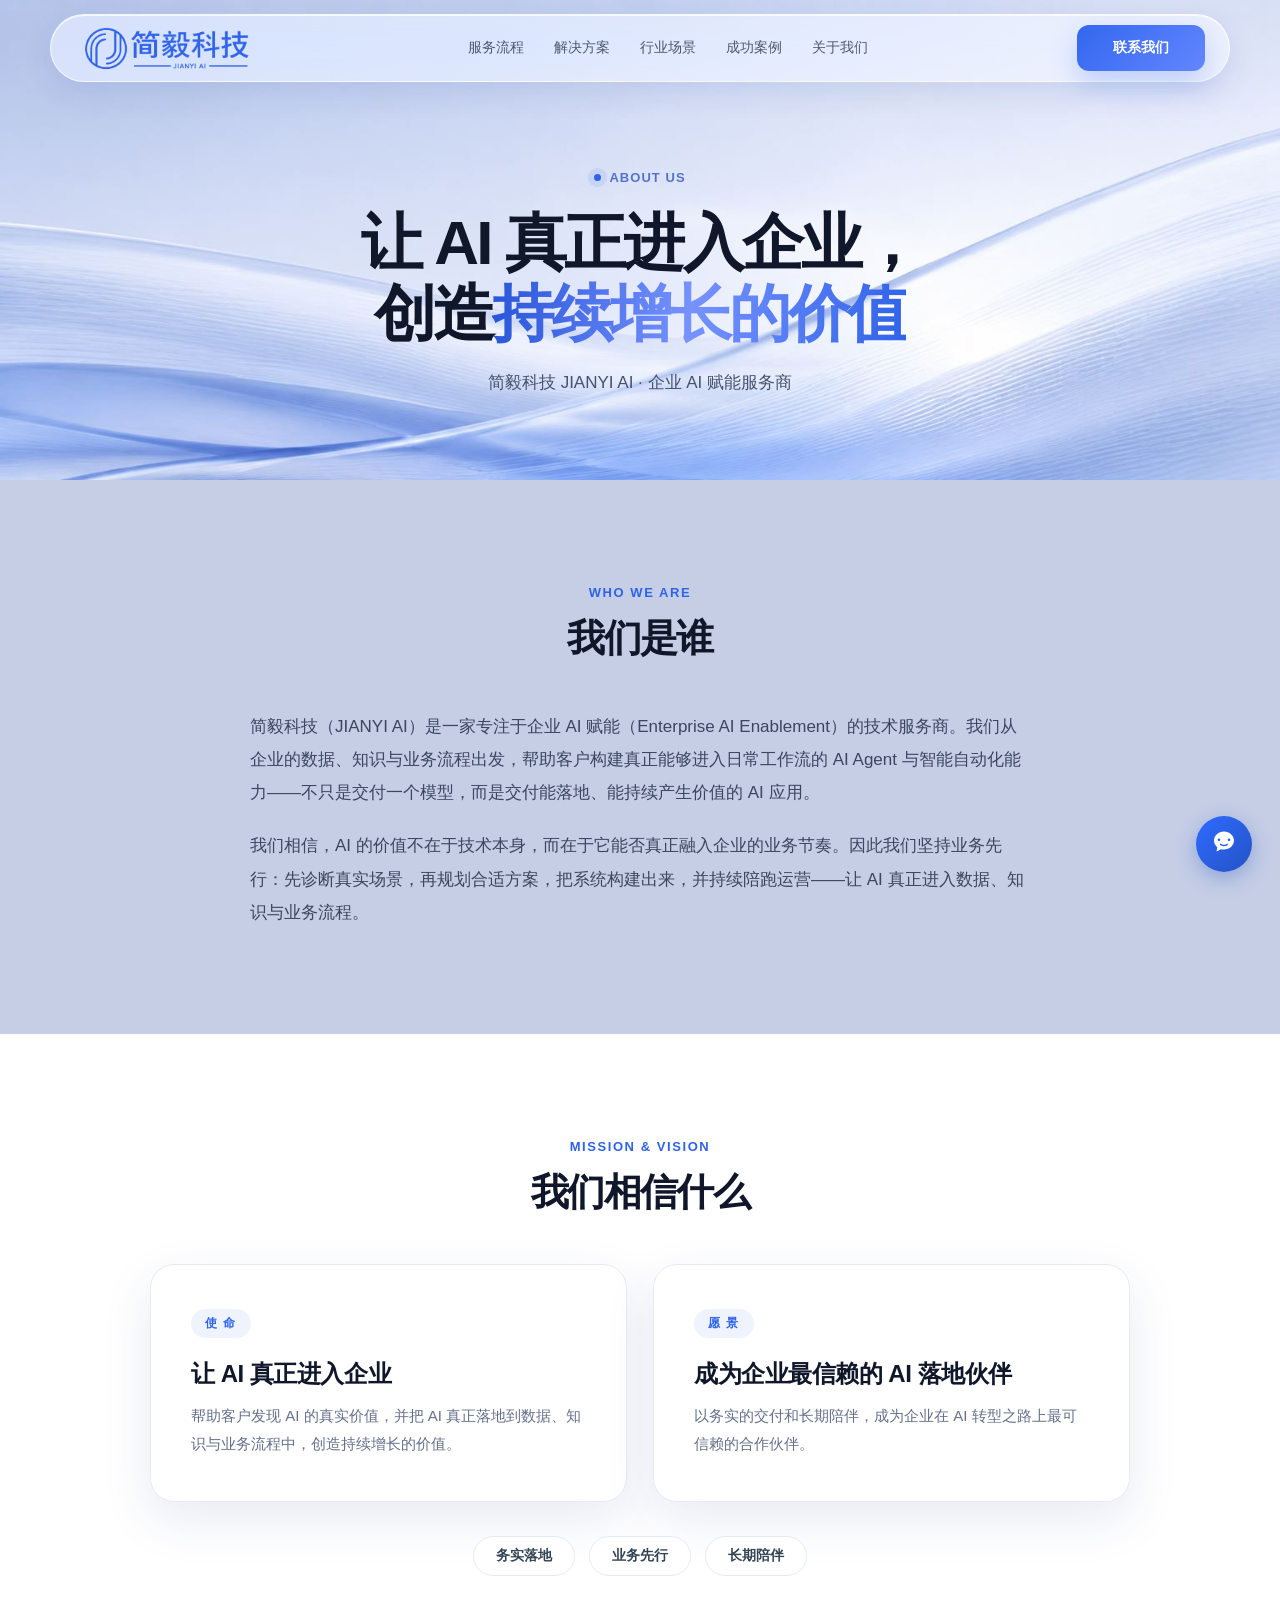
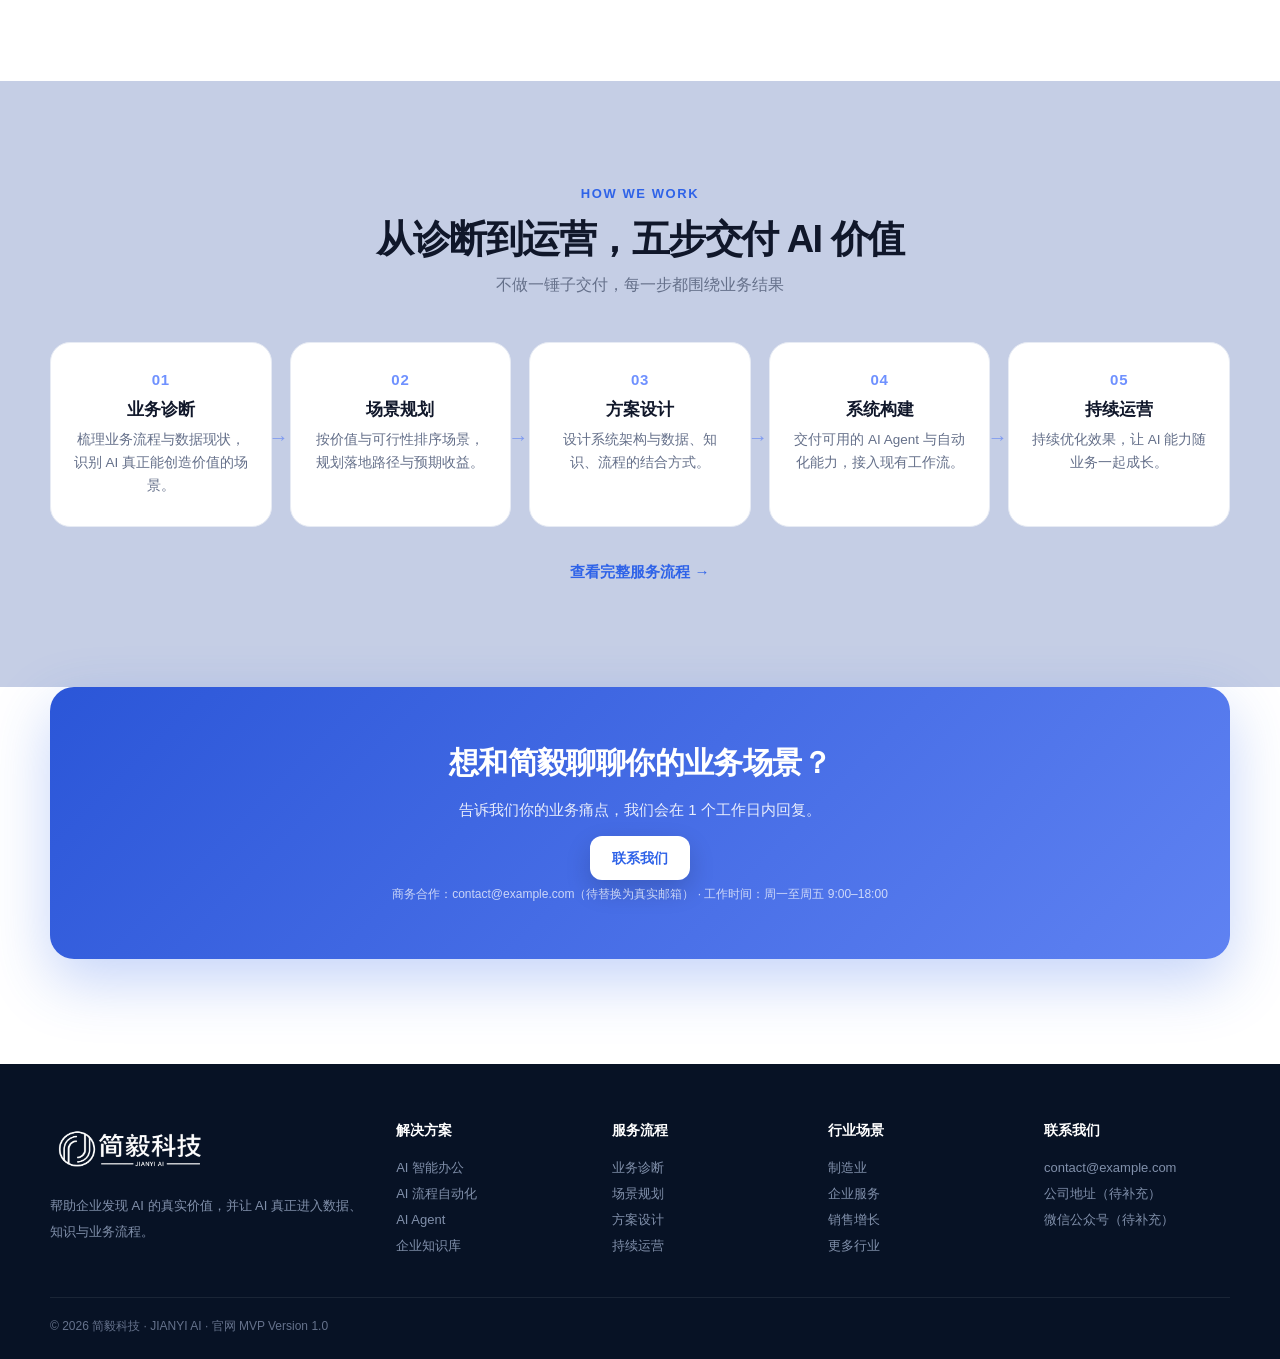
==== commit d666bb91: "feat: 接入Aily智能客服悬浮窗（匿名模式）与转人工表单，webhook联调中" ====
--- a/about.html
+++ b/about.html
@@ -12,6 +12,7 @@
   <meta property="og:type" content="website">
   <link rel="icon" href="assets/img/favicon.svg" type="image/svg+xml">
   <link rel="stylesheet" href="assets/css/style.css">
+  <link rel="stylesheet" href="assets/css/chatbot.css">
 </head>
 
 <body>
@@ -143,6 +144,39 @@
   </footer>
 
   <script src="assets/js/main.js"></script>
+
+  <!-- Aily 智能客服悬浮窗 -->
+  <button id="aily-chat-btn" aria-label="打开智能客服" title="智能客服">
+    <svg viewBox="0 0 24 24" aria-hidden="true"><path d="M12 2C7.6 2 4 5.2 4 9.2c0 2.1 1 4 2.6 5.3L6 18l3.6-1.9c.8.2 1.6.3 2.4.3 4.4 0 8-3.2 8-7.2S16.4 2 12 2zM8 9.5c-.6 0-1-.4-1-1s.4-1 1-1 1 .4 1 1-.4 1-1 1zm8 0c-.6 0-1-.4-1-1s.4-1 1-1 1 .4 1 1-.4 1-1 1zm-4 4.2c-1.4 0-2.6-.6-3.4-1.4l.8-.8c.7.7 1.6 1.1 2.6 1.1s1.9-.4 2.6-1.1l.8.8c-.8.8-2 1.4-3.4 1.4z"/></svg>
+  </button>
+  <div id="aily-chat-panel">
+    <div id="aily-chat-head"><span>智能客服</span><button id="aily-chat-close" aria-label="关闭">×</button></div>
+    <div id="aily-chat-body"></div>
+    <button id="aily-human-btn" type="button">转人工</button>
+    <div id="aily-form-view" hidden>
+      <div class="aily-form-inner">
+        <h3>转人工服务</h3>
+        <p class="aily-form-tip">填写以下信息，客服专员会尽快联系您</p>
+        <form id="aily-form">
+          <label>称呼 <input type="text" name="name" placeholder="您的称呼" maxlength="20"></label>
+          <label>联系方式 * <input type="text" name="contact" placeholder="手机号或邮箱" required maxlength="50"></label>
+          <label>问题分类
+            <select name="category">
+              <option value="产品咨询">产品咨询</option>
+              <option value="商务合作">商务合作</option>
+              <option value="售后支持">售后支持</option>
+              <option value="其他">其他</option>
+            </select>
+          </label>
+          <label>问题描述 * <textarea name="message" rows="3" placeholder="请简单描述您的问题" required maxlength="500"></textarea></label>
+          <button type="submit" class="aily-form-submit">提交</button>
+          <button type="button" class="aily-form-back" id="aily-form-back">返回对话</button>
+        </form>
+        <div id="aily-form-status" hidden></div>
+      </div>
+    </div>
+  </div>
+  <script src="assets/js/chatbot.js"></script>
 </body>
 
 </html>
--- a/assets/css/chatbot.css
+++ b/assets/css/chatbot.css
@@ -0,0 +1,223 @@
+/* ═══ Aily 智能客服悬浮窗（匿名模式）═══ */
+#aily-chat-btn {
+  position: fixed;
+  right: 28px;
+  bottom: 28px;
+  z-index: 9999;
+  width: 56px;
+  height: 56px;
+  border-radius: 50%;
+  background: linear-gradient(135deg, #2f6bff, #2453c6);
+  box-shadow: 0 6px 20px rgba(36, 83, 198, 0.35);
+  border: none;
+  cursor: pointer;
+  display: flex;
+  align-items: center;
+  justify-content: center;
+  transition: transform 0.2s ease, box-shadow 0.2s ease;
+}
+#aily-chat-btn:hover {
+  transform: scale(1.06);
+  box-shadow: 0 8px 24px rgba(36, 83, 198, 0.45);
+}
+#aily-chat-btn svg {
+  width: 30px;
+  height: 30px;
+  fill: #fff;
+}
+
+#aily-chat-panel {
+  position: fixed;
+  right: 28px;
+  bottom: 96px;
+  z-index: 9999;
+  width: 380px;
+  height: 600px;
+  max-width: calc(100vw - 40px);
+  background: #fff;
+  border-radius: 16px;
+  overflow: hidden;
+  box-shadow: 0 12px 40px rgba(18, 38, 77, 0.25);
+  border: 1px solid #e3eaf9;
+  display: none;
+  flex-direction: column;
+}
+#aily-chat-panel.open {
+  display: flex;
+}
+
+#aily-chat-head {
+  height: 52px;
+  flex: 0 0 52px;
+  background: linear-gradient(135deg, #2f6bff, #2453c6);
+  color: #fff;
+  display: flex;
+  align-items: center;
+  justify-content: space-between;
+  padding: 0 16px;
+  font-size: 15px;
+  font-weight: 600;
+}
+#aily-chat-close {
+  background: none;
+  border: none;
+  color: #fff;
+  font-size: 22px;
+  line-height: 1;
+  cursor: pointer;
+  padding: 4px 6px;
+}
+#aily-chat-close:hover {
+  opacity: 0.8;
+}
+
+#aily-chat-body {
+  flex: 1;
+  position: relative;
+  min-height: 0;
+}
+#aily-chat-body iframe {
+  width: 100%;
+  height: 100%;
+  border: none;
+  display: block;
+}
+
+@media (max-width: 640px) {
+  #aily-chat-panel {
+    right: 12px;
+    bottom: 88px;
+    height: 70vh;
+  }
+  #aily-chat-btn {
+    right: 16px;
+    bottom: 16px;
+  }
+}
+
+/* ═══ 转人工按钮与表单 ═══ */
+#aily-human-btn {
+  position: absolute;
+  right: 14px;
+  bottom: 68px; /* 浮动在输入框上方，可按实际组件高度微调 */
+  z-index: 20;
+  padding: 6px 14px;
+  border-radius: 18px;
+  border: 1px solid #2f6bff;
+  background: #fff;
+  color: #2453c6;
+  font-size: 13px;
+  font-weight: 600;
+  cursor: pointer;
+  box-shadow: 0 2px 8px rgba(36, 83, 198, 0.18);
+  transition: background 0.2s ease, transform 0.2s ease;
+}
+#aily-human-btn:hover {
+  background: #eef4ff;
+  transform: translateY(-1px);
+}
+
+#aily-form-view {
+  position: absolute;
+  inset: 0;
+  z-index: 30;
+  background: #fff;
+  overflow: hidden;
+}
+#aily-form-view[hidden] {
+  display: none;
+}
+.aily-form-inner {
+  padding: 20px;
+  height: 100%;
+  box-sizing: border-box;
+  overflow-y: auto;
+}
+.aily-form-inner h3 {
+  margin: 0 0 4px;
+  font-size: 16px;
+  color: #12264d;
+}
+.aily-form-tip {
+  margin: 0 0 16px;
+  font-size: 13px;
+  color: #66748f;
+}
+#aily-form label {
+  display: block;
+  margin-bottom: 10px;
+  font-size: 13px;
+  font-weight: 600;
+  color: #1f2a44;
+}
+#aily-form input,
+#aily-form select,
+#aily-form textarea {
+  display: block;
+  width: 100%;
+  margin-top: 4px;
+  padding: 8px 10px;
+  border: 1px solid #dbe3f2;
+  border-radius: 8px;
+  font-size: 13px;
+  color: #1f2a44;
+  background: #fafcff;
+  box-sizing: border-box;
+  outline: none;
+  transition: border-color 0.2s ease;
+}
+#aily-form input:focus,
+#aily-form select:focus,
+#aily-form textarea:focus {
+  border-color: #2f6bff;
+  background: #fff;
+}
+#aily-form textarea {
+  resize: vertical;
+  min-height: 64px;
+}
+.aily-form-submit {
+  width: 100%;
+  padding: 10px;
+  border: none;
+  border-radius: 8px;
+  background: linear-gradient(135deg, #2f6bff, #2453c6);
+  color: #fff;
+  font-size: 14px;
+  font-weight: 600;
+  cursor: pointer;
+  transition: opacity 0.2s ease;
+}
+.aily-form-submit:hover {
+  opacity: 0.92;
+}
+.aily-form-submit:disabled {
+  opacity: 0.6;
+  cursor: not-allowed;
+}
+.aily-form-back {
+  width: 100%;
+  margin-top: 8px;
+  padding: 8px;
+  border: 1px solid #dbe3f2;
+  border-radius: 8px;
+  background: #fff;
+  color: #66748f;
+  font-size: 13px;
+  cursor: pointer;
+}
+#aily-form-status {
+  margin-top: 10px;
+  font-size: 13px;
+  line-height: 1.5;
+  color: #2453c6;
+}
+#aily-form-status.error {
+  color: #c2541c;
+}
+@media (max-width: 640px) {
+  #aily-human-btn {
+    right: 10px;
+    bottom: 66px;
+  }
+}
